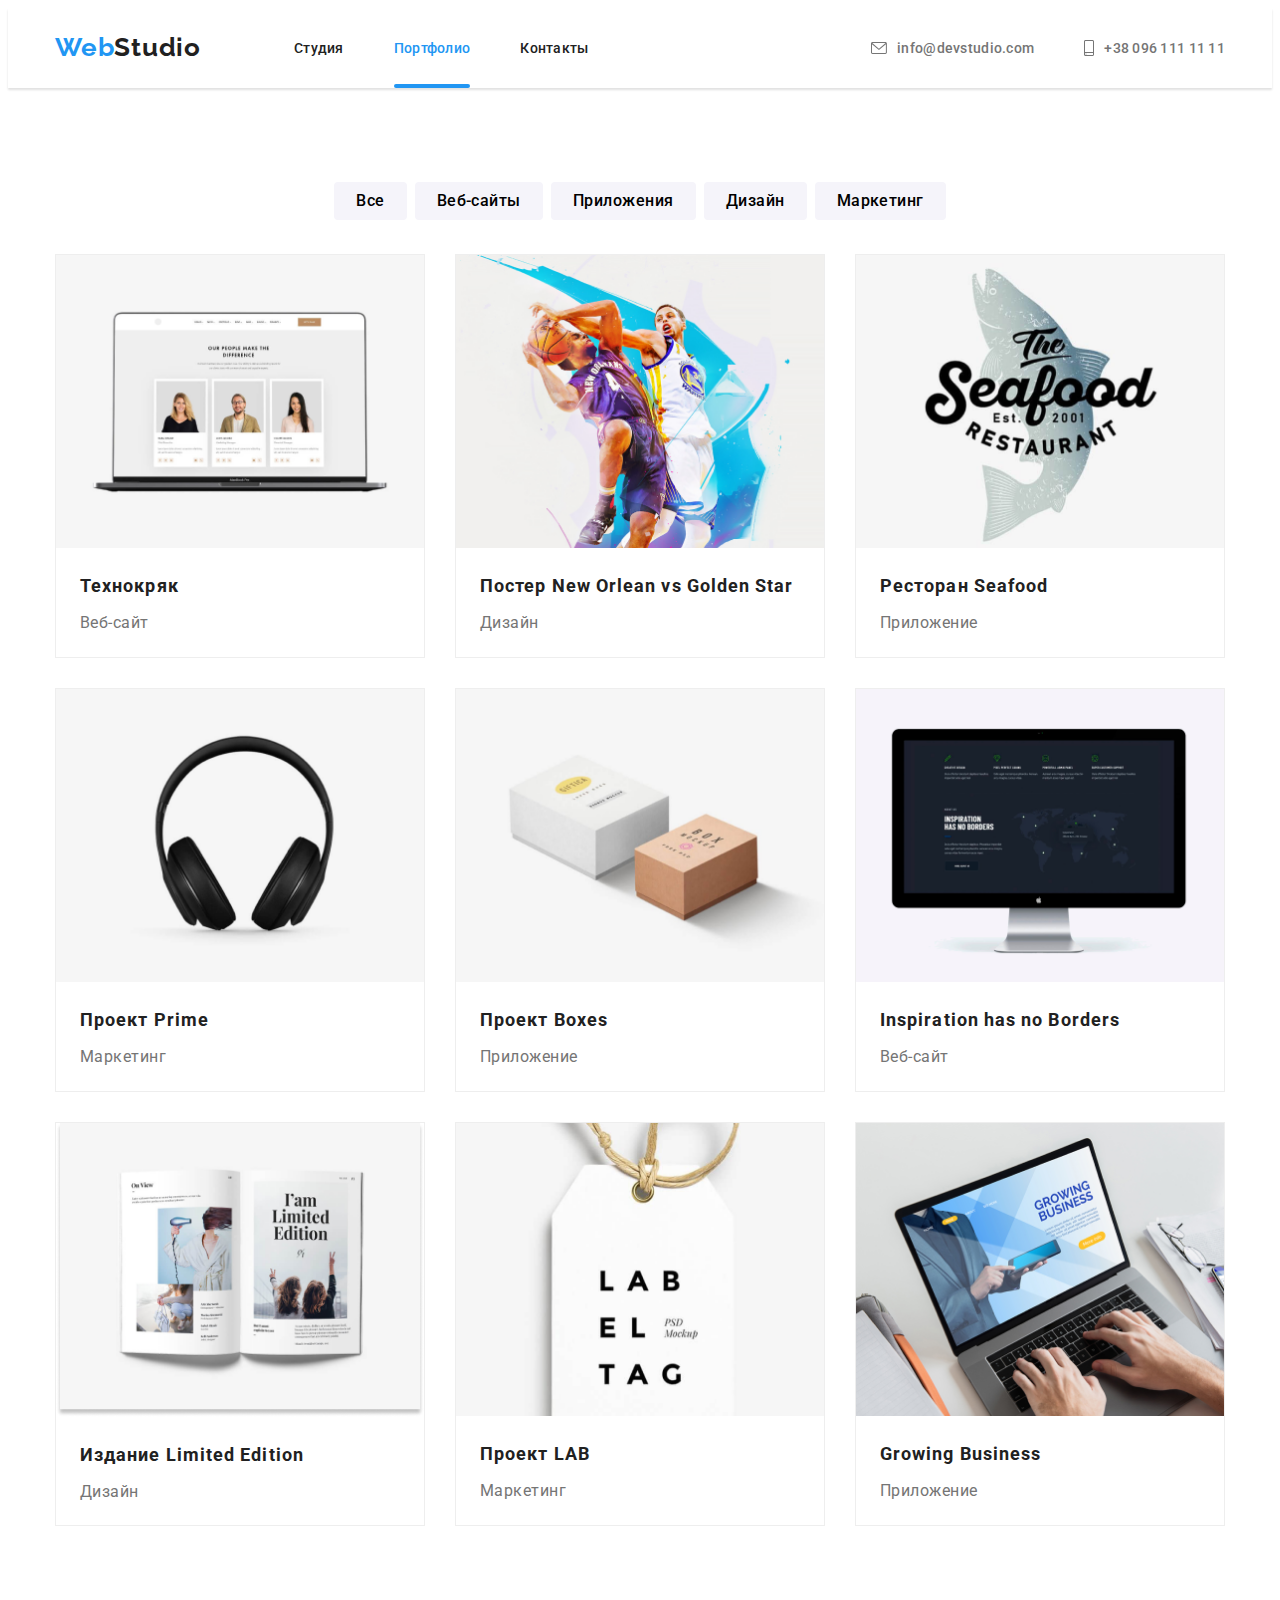
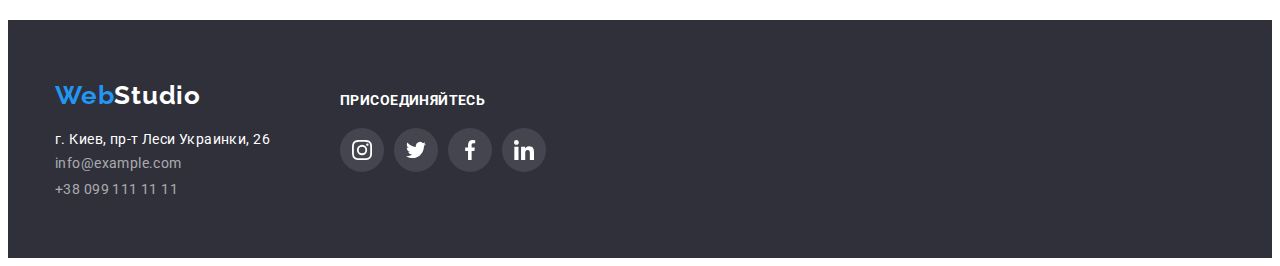
==== portfolio.html @ 512ae724 "clone dz4" ====
<!DOCTYPE html>
<html lang="en">
<head>
    <meta charset="UTF-8">
    <meta name="viewport" content="width=device-width, initial-scale=1.0">
    <link rel="stylesheet" href="https://cdnjs.cloudflare.com/ajax/libs/modern-normalize/1.0.0/modern-normalize.min.css"
        integrity="sha512-ISS7cAi1PEhQ8jnbJpJZMd29NlhNj4AWYyLOSp2CE/CsHxTCu+r+t0D2yoJudVrd0/8fTVPUVDzY5Tvli75u/g=="
        crossorigin="anonymous" />
    <link rel="stylesheet" href="./css/style.css">
    <link rel="preconnect" href="https://fonts.gstatic.com">
    <link href="https://fonts.googleapis.com/css2?family=Raleway:wght@700&family=Roboto:wght@400;500;700;900&display=swap"
        rel="stylesheet">
    <title>Порфолио</title>
</head>
<body>
<header class="page-header">
    <div class="container main-nav">
        <nav class="main-nav">
            <a href="./index.html" class="logo"><span>Web</span>Studio</a>
            <ul class="site-nav list">
                <li class="item">
                    <a href="./index.html" class="link">Студия</a>
                </li>
                <li class="item">
                    <a href="./portfolio.html" class="link current">Портфолио</a>
                </li>
                <li class="item">
                    <a href="#" class="main-nav-contacts link">Контакты</a>
                </li>
            </ul>
        </nav>
        <ul class="contacts">
            <li class="item">
                <a href="mailto:info@devstudio.com" class="mail">
                    <svg class="mail-icon">
                        <use href="./img/symbol-defs2.svg#envelope"></use>
                    </svg>
                    info@devstudio.com</a>
            </li>
            <li class="item">
                <a href="tel:+380961111111" class="tel">
                    <svg class="tel-icon">
                        <use href="./img/symbol-defs2.svg#smartphone"></use>
                    </svg>+38 096 111 11 11</a>
            </li>
        </ul>
    </div>
</header>
    <main>
        <section class="portfolio-main">
            <div class="sort container">
            <ul class="sort-list">
                <li class="item">
                    <button>
                        Все
                    </button>
                </li>
                <li class="item">
                    <button>
                        Веб-сайты
                    </button>
                </li>
                <li class="item">
                    <button>
                        Приложения
                    </button>
                </li>
                <li class="item">
                    <button>
                        Дизайн
                    </button>
                </li>
                <li class="item">
                    <button>
                        Маркетинг
                    </button>
                </li>
            </ul>
            </div>
            <div class="cards container">
                <ul class="cards-list">
                    <li class="item">
                        <a href="#">
                            <div>
                                <img src="./img/card1.png" alt="Фото проекта" width="370">
                                <div class="item-name">
                                    <h3 class="cards-name">Технокряк</h3>
                                    <p class="cards-sort">Веб-сайт</p>
                                </div>
                            </div>
                        </a>
                    </li>
                    <li class="item">
                        <a href="#">
                            <div>
                                <img src="./img/card2.png" alt="Фото проекта" width="370">
                                <div class="item-name">
                                    <h3 class="cards-name">Постер New Orlean vs Golden Star</h3>
                                    <p class="cards-sort">Дизайн</p>
                                </div>    
                            </div>
                        </a>
                    </li>
                    <li class="item">
                        <a href="#">
                            <div>
                                <img src="./img/card3.png" alt="Фото проекта" width="370">
                                <div class="item-name">
                                    <h3 class="cards-name">Ресторан Seafood</h3>
                                    <p class="cards-sort">Приложение</p>
                                </div>
                            </div>    
                        </a>
                    </li>
                    <li class="item">
                        <a href="#">
                            <div>
                                <img src="./img/card4.png" alt="Фото проекта" width="370">
                                <div class="item-name">
                                    <h3 class="cards-name">Проект Prime</h3>
                                    <p class="cards-sort">Маркетинг</p>
                                </div>
                            </div>
                        </a>
                    </li>
                    <li class="item">
                        <a href="#">
                            <div>
                                <img src="./img/card5.png" alt="Фото проекта" width="370">
                                <div class="item-name">
                                    <h3 class="cards-name">Проект Boxes</h3>
                                    <p class="cards-sort">Приложение</p>
                                </div>
                            </div>
                        </a>
                    </li>
                    <li class="item">
                        <a href="#">
                            <div>
                                <img src="./img/card6.png" alt="Фото проекта" width="370">
                                <div class="item-name">
                                    <h3 class="cards-name">Inspiration has no Borders</h3>
                                    <p class="cards-sort">Веб-сайт</p>
                                </div>
                            </div>
                        </a>
                    </li>
                    <li class="item">
                        <a href="#">
                            <div>
                                <img src="./img/card7.png" alt="Фото проекта" width="370">
                                <div class="item-name">
                                    <h3 class="cards-name">Издание Limited Edition</h3>
                                    <p class="cards-sort">Дизайн</p>
                                </div>    
                            </div>
                        </a>
                    </li>
                    <li class="item">
                        <a href="#">
                            <div>
                                <img src="./img/card8.png" alt="Фото проекта" width="370">
                                <div class="item-name">
                                    <h3 class="cards-name">Проект LAB</h3>
                                    <p class="cards-sort">Маркетинг</p>
                                </div>    
                            </div>
                        </a>
                    </li>
                    <li class="item">
                        <a href="#">
                            <div>
                                <img src="./img/card9.png" alt="Фото проекта" width="370">
                                <div class="item-name">
                                    <h3 class="cards-name">Growing Business</h3>
                                    <p class="cards-sort">Приложение</p>
                                </div>
                            </div>
                        </a>
                    </li>
                </ul>
            </div>
        </section>
    </main>
<footer class="footer">
    <div class="container">
        <div>
            <a href="./index.html" class="logo"><span>Web</span>Studio</a>
            <address class="footer-adress">
                <p>г. Киев, пр-т Леси Украинки, 26</p>
                <ul>
                    <li><a href="mailto:info@example.com" class="adress-mail">info@example.com</a></li>
                    <li><a href="tel:+380991111111" class="adress-tel">+38 099 111 11 11</a></li>
                </ul>
            </address>
        </div>
        <div class="join-webs">
            <h3>присоединяйтесь</h3>
            <ul class="social-links">
                <li class="inst links"><a href="#">
                        <svg class="inst-icon icon">
                            <use href="./img/symbol-defs2.svg#instagram-2"></use>
                        </svg>
                    </a></li>
                <li class="twitter links"><a href="#">
                        <svg class="twiter-icon icon">
                            <use href="./img/symbol-defs2.svg#twitter-1"></use>
                        </svg>
                    </a></li>
                <li class="facebook links"><a href="#">
                        <svg class="facebook-icon icon">
                            <use href="./img/symbol-defs2.svg#facebook-1"></use>
                        </svg>
                    </a></li>
                <li class="linkedin links"><a href="#">
                        <svg class="linkedin-icon icon">
                            <use href="./img/symbol-defs2.svg#linkedin-1"></use>
                        </svg></a></li>
            </ul>
        </div>
    </div>
</footer>
</body>
</html>
---- css/style.css ----
body {
  font-family: Roboto, sans-serif;
  font-style: normal;
  text-decoration: none;
  color: #212121;
}
img {
  display: block;
  max-width: 100%;
  height: auto;
}
nav,
section,
div,
h1,
h2,
h3,
h4,
h5,
h6,
ul,
li p {
  margin-bottom: 0;
  margin-top: 0;
}
ul {
  list-style-type: none;
  margin-left: 0;
  padding-left: 0;
}
.page-header {
  background-color: #ffffff;
  box-shadow: 0px 2px 2px rgba(0, 0, 0, 0.12);
}
.container {
  margin-left: auto;
  margin-right: auto;
  width: 1170px;
}

.hero {
  padding-top: 200px;
  padding-bottom: 200px;
  margin-left: auto;
  margin-right: auto;

  color: #ffffff;
  background-image: linear-gradient(
      rgba(47, 48, 58, 0.4),
      rgba(47, 48, 58, 0.4)
    ),
    url(../img/fon.jpg);
  background-color: #c4c4c4;
  background-repeat: no-repeat;
  background-position: center;
  max-width: 1600px;
}
.hero > h1 {
  font-weight: 900;
  font-size: 44px;
  line-height: 1.36;
  text-align: center;
  letter-spacing: 0.06em;
  text-transform: uppercase;
  margin-bottom: 30px;
  margin-left: auto;
  margin-right: auto;
}
.hero button {
  font-weight: 700;
  font-size: 16px;
  line-height: 1.87;
  letter-spacing: 0.06em;
  padding: 10px 32px;
  border: 0px;
  color: #ffffff;
  background: #2196f3;
  border-radius: 4px;
  box-shadow: 0px 4px 4px rgba(0, 0, 0, 0.15);
}
.hero button:hover,
.hero button:focus {
  background: #188ce8;
}
.hero > div {
  text-align: center;
  margin-right: auto;
  margin-left: auto;
}

nav ul :hover {
  color: #2196f3;
  filter: drop-shadow(0px 4px 4px rgba(0, 0, 0, 0.25));
}
body a {
  text-decoration: none;
}
.main-nav {
  display: flex;
  align-items: center;
}
.main-nav .item {
  position: relative;
}
.site-nav .link.current::after {
  display: block;
  position: absolute;
  left: 0;
  bottom: 0;
  content: "";
  width: 100%;
  height: 4px;
  border-radius: 2px;
  background-color: #2196f3;
}
.site-nav .link.current {
  color: #2196f3;
}
/* .main-nav .main-nav-portfolio.current::after {
  display: block;
  position: absolute;
  left: 0;
  bottom: 0;
  content: "";
  width: 100%;
  height: 4px;
  border-radius: 2px;
  background-color: #2196f3;
} */
.contacts {
  display: flex;
  margin-left: auto;
}
.contacts .item:not(:last-child) {
  margin-right: 50px;
}
.contacts .mail {
  display: inline-flex;
  align-items: center;
}
.contacts .mail-icon {
  height: 12px;
  width: 16px;
  margin-right: 10px;
}
.contacts .tel-icon {
  height: 16px;
  width: 10px;
  margin-right: 10px;
}

.contacts .tel {
  display: inline-flex;
  align-items: center;
}
.contacts .item {
  font-weight: 500;
  font-size: 14px;
  line-height: 16px;
  letter-spacing: 0.02em;
  align-items: center;
  display: inline-flex;
}
.contacts a {
  display: block;
  color: #757575;
  padding-top: 32px;
  padding-bottom: 32px;
  fill: currentColor;
}
.contacts a:hover {
  color: #2196f3;
  filter: drop-shadow(0px 4px 4px rgba(0, 0, 0, 0.25));
  fill: currentColor;
}
.clients {
  padding-bottom: 94px;
  padding-top: 94px;
}
.clients-list {
  display: flex;
  align-items: center;
  justify-content: center;
}
.clients-list .item:not(:last-child) {
  margin-right: 30px;
}
.clients-list a {
  display: flex;
  align-items: center;
  justify-content: center;
  color: #757575;
  padding-top: 32px;
  padding-bottom: 32px;
  border: 1px solid #afb1b8;
  box-sizing: border-box;
  border-radius: 4px;
  height: 90px;
  width: 170px;
  fill: #afb1b8;
}
.clients-list a:hover {
  filter: drop-shadow(0px 4px 4px rgba(0, 0, 0, 0.25));
  fill: #2196f3;
  border: 1px solid #2196f3;
}
.clients h2 {
  font-weight: 700;
  font-size: 36px;
  line-height: 42px;
  text-align: center;
  letter-spacing: 0.03em;
  margin-bottom: 50px;
}
.logo1 {
  width: 44px;
  height: 49px;
}
.logo2 {
  width: 40px;
  height: 52px;
}
.logo3 {
  width: 42px;
  height: 51px;
}
.logo4 {
  width: 80px;
  height: 42px;
}
.logo5 {
  width: 59px;
  height: 47px;
}
.logo6 {
  width: 89px;
  height: 45px;
}

.logo > span {
  color: #2196f3;
}
.logo {
  font-family: Raleway;
  font-weight: 700;
  font-size: 26px;
  line-height: 31px;
  letter-spacing: 0.03em;
}
.main-nav .logo {
  padding-top: 24px;
  padding-bottom: 25px;
}
.site-nav {
  display: flex;
  margin-left: 93px;
}

.site-nav .item:not(:last-child) {
  margin-right: 50px;
}
.site-nav a {
  display: block;
  padding-top: 32px;
  padding-bottom: 32px;

  font-weight: 500;
  font-size: 14px;
  line-height: 16.41px;
  letter-spacing: 0.02em;
}
.specials h2 {
  display: none;
}
.specials h3 {
  font-weight: 700;
  font-size: 14px;
  line-height: 16px;
  letter-spacing: 0.03em;
  text-transform: uppercase;
  margin-bottom: 10px;
}
.specials {
  padding-top: 94px;
  padding-bottom: 94px;
}
.specials p {
  font-size: 14px;
  line-height: 1.71;
  letter-spacing: 0.03em;

  color: #757575;
}
.specials-list {
  display: flex;
}
.specials-list .item:not(:last-child) {
  margin-right: 30px;
}
.specials-list .item {
  display: block;
  width: 270px;
}
.specials-list .antena::before {
  background-image: url(../img/antenna\ 1.svg);
}
.specials-list .clock::before {
  background-image: url(../img/clock\ 1.svg);
}
.specials-list .diagramma::before {
  background-image: url(../img/diagram\ 1.svg);
}
.specials-list .astranavt::before {
  background-image: url(../img/astronaut\ 1.svg);
}
.specials-list .item::before {
  content: "";
  display: block;
  background-color: #f5f4fa;
  height: 120px;
  margin-bottom: 30px;
  border-radius: 4px;
  background-repeat: no-repeat;
  background-position: center;
}
.whatwedo {
  padding-bottom: 94px;
}
.whatwedo h2 {
  margin-bottom: 50px;
  font-weight: 700;
  font-size: 36px;
  line-height: 42px;
  letter-spacing: 0.03em;
  text-align: center;
}
.whatwedo h3 {
  font-weight: 700;
  font-size: 14px;
  line-height: 16px;
  text-align: center;
  letter-spacing: 0.03em;
  text-transform: uppercase;

  color: #ffffff;
  background-color: rgba(47, 48, 58, 0.8);

  position: absolute;
  left: 0;
  bottom: 0;
  width: 100%;
  padding-top: 27px;
  padding-bottom: 27px;
}
.whatwedo-list {
  display: flex;
}

.whatwedo-list .item:not(:last-child) {
  margin-right: 30px;
}
.whatwedo-list .item {
  display: block;
  position: relative;
}
.team {
  padding-top: 94px;
  padding-bottom: 94px;
  text-align: center;
  background: #f5f4fa;
}
.team h2 {
  font-weight: 700;
  font-size: 36px;
  line-height: 42px;
  text-align: center;
  letter-spacing: 0.03em;
  margin-bottom: 50px;
}
.team h3 {
  font-weight: 500;
  font-size: 16px;
  line-height: 19px;
  letter-spacing: 0.03em;
  margin-bottom: 10px;
}
.team p {
  font-weight: normal;
  font-size: 16px;
  line-height: 19px;
  letter-spacing: 0.03em;
  color: #757575;
}

.team-list {
  display: flex;
}
.team-list .item:not(:last-child) {
  margin-right: 30px;
}
.team-list .item {
  background: #ffffff;
  box-shadow: 0px 1px 3px rgba(0, 0, 0, 0.12), 0px 1px 1px rgba(0, 0, 0, 0.14),
    0px 2px 1px rgba(0, 0, 0, 0.2);
  border-radius: 0px 0px 4px 4px;
}
.team-list .item-name {
  padding-top: 30px;
}
.social-links a {
  display: flex;
  align-items: center;
  justify-content: center;
  width: 44px;
  height: 44px;
  border-radius: 50%;
  fill: #afb1b8;
}
.social-links a:hover {
  background-color: #2196f3;
  fill: #ffffff;
}
.social-links {
  padding-top: 16px;
  padding-bottom: 30px;
  display: flex;
  align-items: center;
  justify-content: center;
}
.social-links .icon {
  width: 20px;
  height: 20px;
}
.social-links .links:not(:last-child) {
  margin-right: 10px;
}

.footer {
  display: block;
}
footer {
  padding-top: 60px;
  background: #2f303a;
  padding-bottom: 60px;
}
address p {
  font-weight: normal;
  font-size: 14px;
  letter-spacing: 0.03em;
  font-style: normal;
  color: #ffffff;
  margin-bottom: 8px;
}
address a {
  font-weight: normal;
  font-size: 14px;
  letter-spacing: 0.03em;
  color: rgba(255, 255, 255, 0.6);
  font-style: normal;
}
.footer .logo {
  color: #ffffff;
  margin-bottom: 20px;
  display: block;
}
.footer .container {
  display: flex;
}
.join-webs h3 {
  font-weight: 700;
  font-size: 14px;
  line-height: 16px;
  letter-spacing: 0.03em;
  text-transform: uppercase;
  padding-top: 12px;
  color: #ffffff;
  margin-bottom: 20px;
}
footer .social-links {
  padding-top: 0;
  padding-bottom: 0;
}
footer .social-links a {
  background-color: rgba(255, 255, 255, 0.1);
  fill: #ffffff;
}
.join-webs {
  margin-left: 70px;
}
.adress-mail {
  margin-bottom: 8px;
  display: block;
}

.sort button {
  background: #f5f4fa;
  border-radius: 4px;
  border-color: #f5f4fa;
  border-style: none;
  padding-top: 6px;
  padding-bottom: 6px;
  padding-right: 22px;
  padding-left: 22px;
  font-family: Roboto;
  font-weight: 500;
  font-size: 16px;
  line-height: 1.62;
  text-align: center;
  letter-spacing: 0.03em;
}

.sort button:hover,
.sort button:focus {
  background-color: #2196f3;
  box-shadow: 0px 3px 1px rgba(0, 0, 0, 0.1), 0px 1px 2px rgba(0, 0, 0, 0.08),
    0px 2px 2px rgba(0, 0, 0, 0.12);
  border-radius: 4px;
  color: #ffffff;
  text-shadow: 0px 4px 4px rgba(0, 0, 0, 0.25);
}
.cards-sort {
  font-weight: normal;
  font-size: 16px;
  line-height: 1.87;
  letter-spacing: 0.03em;

  color: #757575;
}

.cards-name {
  font-weight: 700;
  font-size: 18px;
  line-height: 2;
  letter-spacing: 0.06em;
  margin-bottom: 4px;
}
.cards-list {
  display: flex;
  flex-wrap: wrap;
}
.cards-list .item {
  width: calc((100% - 60px) / 3);
  height: 404px;
  background: #ffffff;
  border: 1px solid #eeeeee;
  box-sizing: border-box;

  margin-right: 30px;
  margin-bottom: 30px;
}
.cards-list .item:nth-child(3n) {
  margin-right: 0;
}
.cards-list .item:nth-last-child(-n + 3) {
  margin-bottom: 0;
}
.cards-list .item-name {
  padding: 20px 24px;
}
.cards-list .item:hover {
  filter: drop-shadow(0px 4px 4px rgba(0, 0, 0, 0.25));
}
.sort-list {
  display: flex;
  justify-content: center;
}
.sort-list .item:not(:last-child) {
  margin-right: 8px;
}
.sort {
  margin-bottom: 34px;
}
.portfolio-main {
  padding-top: 94px;
  padding-bottom: 94px;
}
a {
  color: #212121;
}
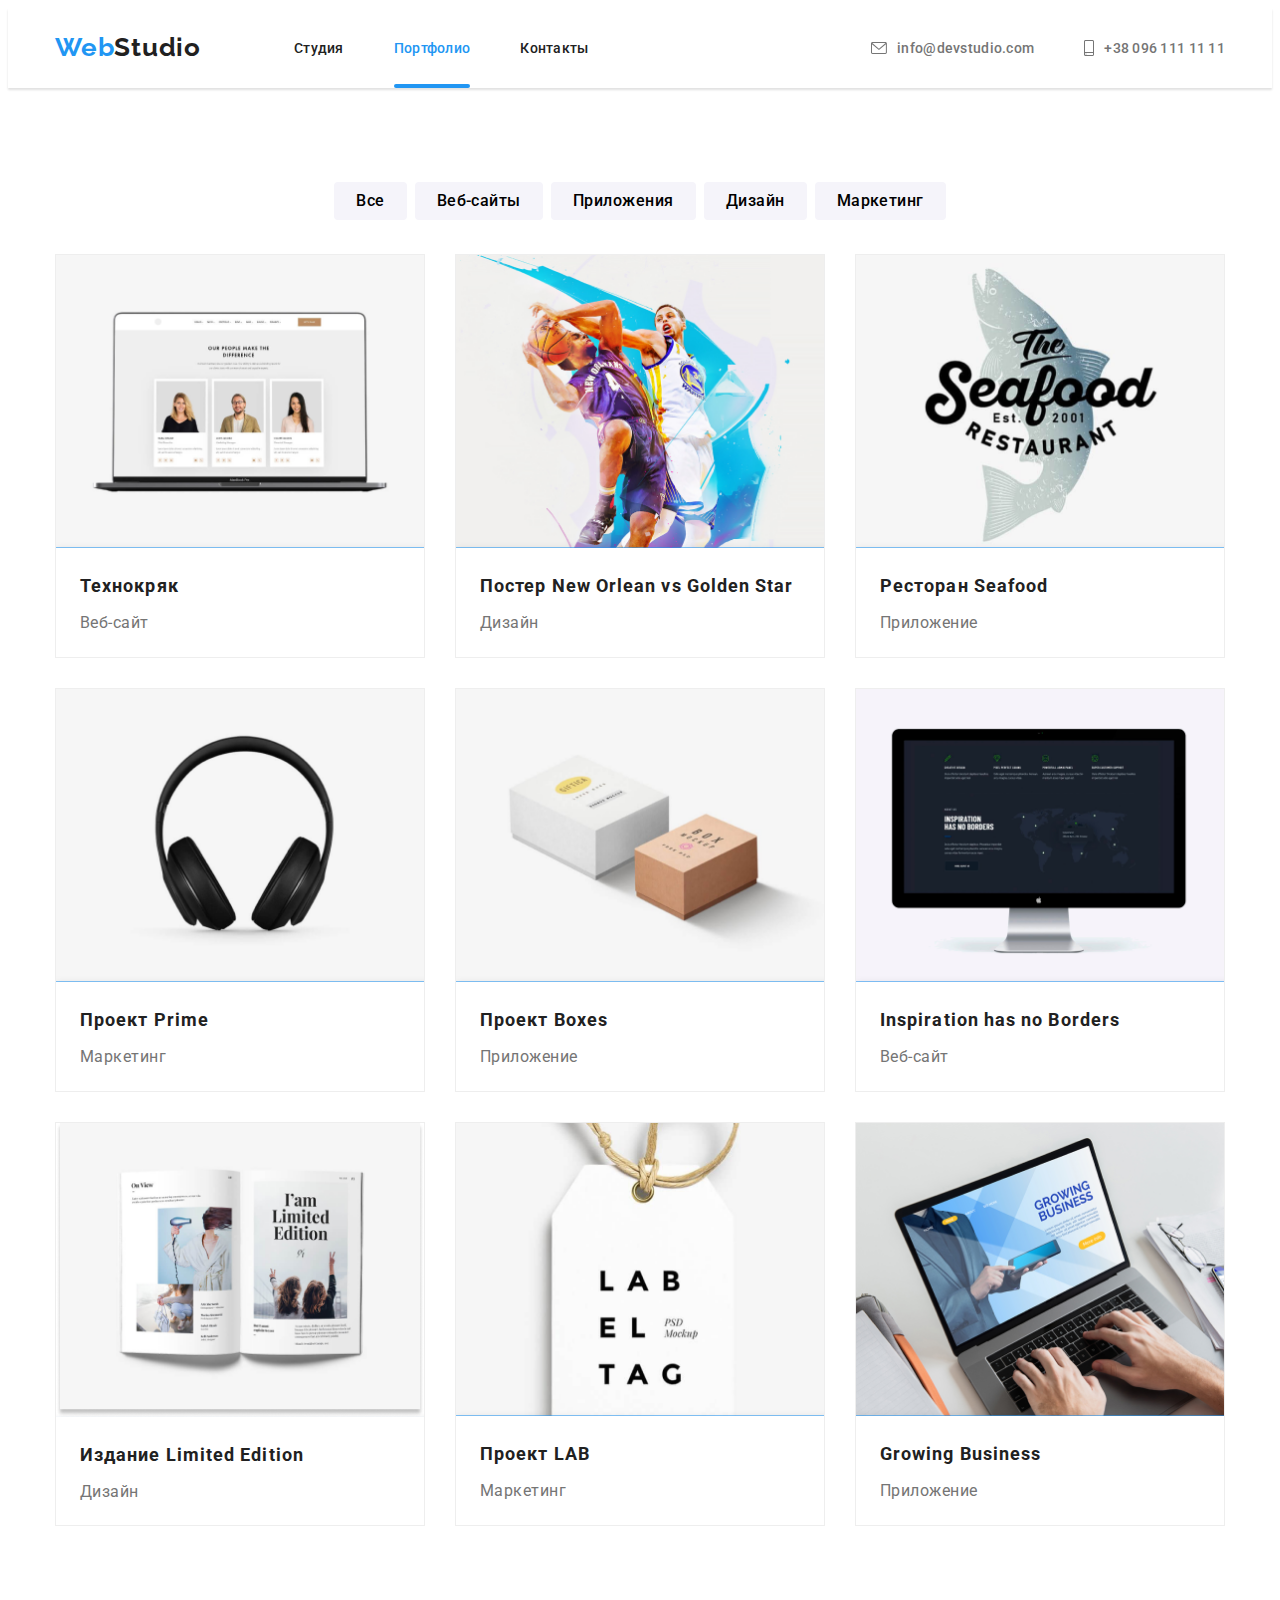
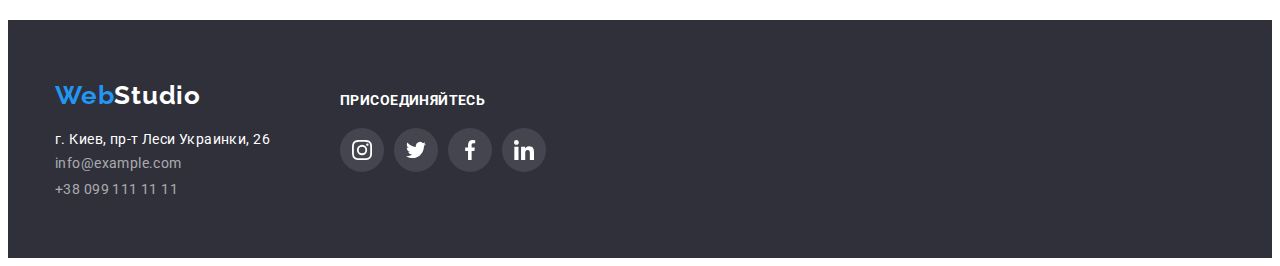
==== commit cf41095b: "final v1" ====
--- a/portfolio.html
+++ b/portfolio.html
@@ -82,7 +82,13 @@
                     <li class="item">
                         <a href="#">
                             <div>
-                                <img src="./img/card1.png" alt="Фото проекта" width="370">
+                               <div class="img-overlay">
+                                    <img src="./img/card1.png" alt="Фото проекта" width="370">
+                                    <div class="overlay">
+                                        <p>Технокряк это современная площадка распространения коронавируса. Компании используют эту платформу для цифрового
+                                            шпионажа и атак на защищённые сервера конкурентов.</p>
+                                    </div>
+                               </div>
                                 <div class="item-name">
                                     <h3 class="cards-name">Технокряк</h3>
                                     <p class="cards-sort">Веб-сайт</p>
@@ -93,7 +99,14 @@
                     <li class="item">
                         <a href="#">
                             <div>
-                                <img src="./img/card2.png" alt="Фото проекта" width="370">
+                                <div class="img-overlay">
+                                    <img src="./img/card2.png" alt="Фото проекта" width="370">
+                                    <div class="overlay">
+                                        <p>Технокряк это современная площадка распространения коронавируса. Компании используют эту платформу для
+                                            цифрового
+                                            шпионажа и атак на защищённые сервера конкурентов.</p>
+                                    </div>
+                                </div>
                                 <div class="item-name">
                                     <h3 class="cards-name">Постер New Orlean vs Golden Star</h3>
                                     <p class="cards-sort">Дизайн</p>
@@ -104,7 +117,14 @@
                     <li class="item">
                         <a href="#">
                             <div>
-                                <img src="./img/card3.png" alt="Фото проекта" width="370">
+                                <div class="img-overlay">
+                                    <img src="./img/card3.png" alt="Фото проекта" width="370">
+                                    <div class="overlay">
+                                        <p>Технокряк это современная площадка распространения коронавируса. Компании используют эту платформу для
+                                            цифрового
+                                            шпионажа и атак на защищённые сервера конкурентов.</p>
+                                    </div>
+                                </div>
                                 <div class="item-name">
                                     <h3 class="cards-name">Ресторан Seafood</h3>
                                     <p class="cards-sort">Приложение</p>
@@ -115,7 +135,14 @@
                     <li class="item">
                         <a href="#">
                             <div>
-                                <img src="./img/card4.png" alt="Фото проекта" width="370">
+                                <div class="img-overlay">
+                                    <img src="./img/card4.png" alt="Фото проекта" width="370">
+                                    <div class="overlay">
+                                        <p>Технокряк это современная площадка распространения коронавируса. Компании используют эту платформу для
+                                            цифрового
+                                            шпионажа и атак на защищённые сервера конкурентов.</p>
+                                    </div>
+                                </div>
                                 <div class="item-name">
                                     <h3 class="cards-name">Проект Prime</h3>
                                     <p class="cards-sort">Маркетинг</p>
@@ -126,8 +153,15 @@
                     <li class="item">
                         <a href="#">
                             <div>
-                                <img src="./img/card5.png" alt="Фото проекта" width="370">
-                                <div class="item-name">
+                                <div class="img-overlay">
+                                    <img src="./img/card5.png" alt="Фото проекта" width="370">
+                                    <div class="overlay">
+                                        <p>Технокряк это современная площадка распространения коронавируса. Компании используют эту платформу для
+                                            цифрового
+                                            шпионажа и атак на защищённые сервера конкурентов.</p>
+                                        </div>
+                                    </div>
+                                    <div class="item-name">
                                     <h3 class="cards-name">Проект Boxes</h3>
                                     <p class="cards-sort">Приложение</p>
                                 </div>
@@ -137,7 +171,14 @@
                     <li class="item">
                         <a href="#">
                             <div>
-                                <img src="./img/card6.png" alt="Фото проекта" width="370">
+                                <div class="img-overlay">
+                                    <img src="./img/card6.png" alt="Фото проекта" width="370">
+                                    <div class="overlay">
+                                        <p>Технокряк это современная площадка распространения коронавируса. Компании используют эту платформу для
+                                            цифрового
+                                            шпионажа и атак на защищённые сервера конкурентов.</p>
+                                    </div>
+                                </div>
                                 <div class="item-name">
                                     <h3 class="cards-name">Inspiration has no Borders</h3>
                                     <p class="cards-sort">Веб-сайт</p>
@@ -148,7 +189,14 @@
                     <li class="item">
                         <a href="#">
                             <div>
-                                <img src="./img/card7.png" alt="Фото проекта" width="370">
+                                <div class="img-overlay">
+                                    <img src="./img/card7.png" alt="Фото проекта" width="370">
+                                    <div class="overlay">
+                                        <p>Технокряк это современная площадка распространения коронавируса. Компании используют эту платформу для
+                                            цифрового
+                                            шпионажа и атак на защищённые сервера конкурентов.</p>
+                                    </div>
+                                </div>
                                 <div class="item-name">
                                     <h3 class="cards-name">Издание Limited Edition</h3>
                                     <p class="cards-sort">Дизайн</p>
@@ -159,7 +207,14 @@
                     <li class="item">
                         <a href="#">
                             <div>
-                                <img src="./img/card8.png" alt="Фото проекта" width="370">
+                                <div class="img-overlay">
+                                    <img src="./img/card8.png" alt="Фото проекта" width="370">
+                                    <div class="overlay">
+                                        <p>Технокряк это современная площадка распространения коронавируса. Компании используют эту платформу для
+                                            цифрового
+                                            шпионажа и атак на защищённые сервера конкурентов.</p>
+                                    </div>
+                                </div>
                                 <div class="item-name">
                                     <h3 class="cards-name">Проект LAB</h3>
                                     <p class="cards-sort">Маркетинг</p>
@@ -170,7 +225,14 @@
                     <li class="item">
                         <a href="#">
                             <div>
-                                <img src="./img/card9.png" alt="Фото проекта" width="370">
+                                <div class="img-overlay">
+                                    <img src="./img/card9.png" alt="Фото проекта" width="370">
+                                    <div class="overlay">
+                                        <p>Технокряк это современная площадка распространения коронавируса. Компании используют эту платформу для
+                                            цифрового
+                                            шпионажа и атак на защищённые сервера конкурентов.</p>
+                                    </div>
+                                </div>
                                 <div class="item-name">
                                     <h3 class="cards-name">Growing Business</h3>
                                     <p class="cards-sort">Приложение</p>
--- a/css/style.css
+++ b/css/style.css
@@ -77,6 +77,8 @@
   background: #2196f3;
   border-radius: 4px;
   box-shadow: 0px 4px 4px rgba(0, 0, 0, 0.15);
+  transition-duration: 250ms;
+  transition-timing-function: cubic-bezier(0.4, 0, 0.2, 1);
 }
 .hero button:hover,
 .hero button:focus {
@@ -116,17 +118,7 @@
 .site-nav .link.current {
   color: #2196f3;
 }
-/* .main-nav .main-nav-portfolio.current::after {
-  display: block;
-  position: absolute;
-  left: 0;
-  bottom: 0;
-  content: "";
-  width: 100%;
-  height: 4px;
-  border-radius: 2px;
-  background-color: #2196f3;
-} */
+
 .contacts {
   display: flex;
   margin-left: auto;
@@ -167,6 +159,8 @@
   padding-top: 32px;
   padding-bottom: 32px;
   fill: currentColor;
+  transition-duration: 250ms;
+  transition-timing-function: cubic-bezier(0.4, 0, 0.2, 1);
 }
 .contacts a:hover {
   color: #2196f3;
@@ -198,6 +192,8 @@
   height: 90px;
   width: 170px;
   fill: #afb1b8;
+  transition-duration: 250ms;
+  transition-timing-function: cubic-bezier(0.4, 0, 0.2, 1);
 }
 .clients-list a:hover {
   filter: drop-shadow(0px 4px 4px rgba(0, 0, 0, 0.25));
@@ -268,6 +264,8 @@
   font-size: 14px;
   line-height: 16.41px;
   letter-spacing: 0.02em;
+  transition-duration: 250ms;
+  transition-timing-function: cubic-bezier(0.4, 0, 0.2, 1);
 }
 .specials h2 {
   display: none;
@@ -415,6 +413,8 @@
   height: 44px;
   border-radius: 50%;
   fill: #afb1b8;
+  transition-duration: 250ms;
+  transition-timing-function: cubic-bezier(0.4, 0, 0.2, 1);
 }
 .social-links a:hover {
   background-color: #2196f3;
@@ -507,6 +507,8 @@
   line-height: 1.62;
   text-align: center;
   letter-spacing: 0.03em;
+  transition-duration: 250ms;
+  transition-timing-function: cubic-bezier(0.4, 0, 0.2, 1);
 }
 
 .sort button:hover,
@@ -545,6 +547,9 @@
   border: 1px solid #eeeeee;
   box-sizing: border-box;
 
+  transition-duration: 250ms;
+  transition-timing-function: cubic-bezier(0.4, 0, 0.2, 1);
+
   margin-right: 30px;
   margin-bottom: 30px;
 }
@@ -566,6 +571,37 @@
 }
 .sort-list .item:not(:last-child) {
   margin-right: 8px;
+}
+.cards-list .item:hover .overlay {
+  transform: translateY(0);
+}
+.overlay {
+  position: absolute;
+  display: flex;
+  align-items: center;
+  justify-items: center;
+  top: 0;
+  left: 0;
+  width: 100%;
+  height: 100%;
+
+  background-color: rgba(33, 150, 243, 0.9);
+  filter: drop-shadow(0px 4px 4px rgba(0, 0, 0, 0.25));
+
+  padding-left: 24px;
+  padding-right: 24px;
+
+  font-size: 18px;
+  line-height: 1.56;
+  letter-spacing: 0.03em;
+  color: #ffffff;
+
+  transform: translateY(100%);
+  transition: transform 250ms cubic-bezier(0.4, 0, 0.2, 1);
+}
+.img-overlay {
+  position: relative;
+  overflow: hidden;
 }
 .sort {
   margin-bottom: 34px;
@@ -577,3 +613,52 @@
 a {
   color: #212121;
 }
+.backdrop {
+  position: fixed;
+
+  width: 100%;
+  height: 100%;
+  top: 0;
+  left: 0;
+
+  background: rgba(0, 0, 0, 0.2);
+
+  transition-duration: 250ms;
+  transition-timing-function: cubic-bezier(0.4, 0, 0.2, 1);
+}
+.data-modal {
+  position: absolute;
+  top: 50%;
+  left: 50%;
+  transform: translate(-50%, -50%);
+
+  min-height: 500px;
+  min-width: 500px;
+
+  background-color: #ffffff;
+  box-shadow: 0px 1px 3px rgba(0, 0, 0, 0.12), 0px 1px 1px rgba(0, 0, 0, 0.14),
+    0px 2px 1px rgba(0, 0, 0, 0.2);
+  border-radius: 4px;
+
+  display: flex;
+  flex-direction: row-reverse;
+}
+.backdrop.is-hidden {
+  opacity: 0;
+  pointer-events: none;
+}
+.data-modal-close {
+  padding: auto;
+  border: 0;
+  width: 30px;
+  height: 30px;
+  border-radius: 50%;
+  border: 1px solid rgba(0, 0, 0, 0.1);
+
+  margin-right: 8px;
+  margin-top: 8px;
+}
+.data-modal-close:hover {
+  box-shadow: 0px 1px 3px rgba(0, 0, 0, 0.12), 0px 1px 1px rgba(0, 0, 0, 0.14),
+    0px 2px 1px rgba(0, 0, 0, 0.2);
+}
